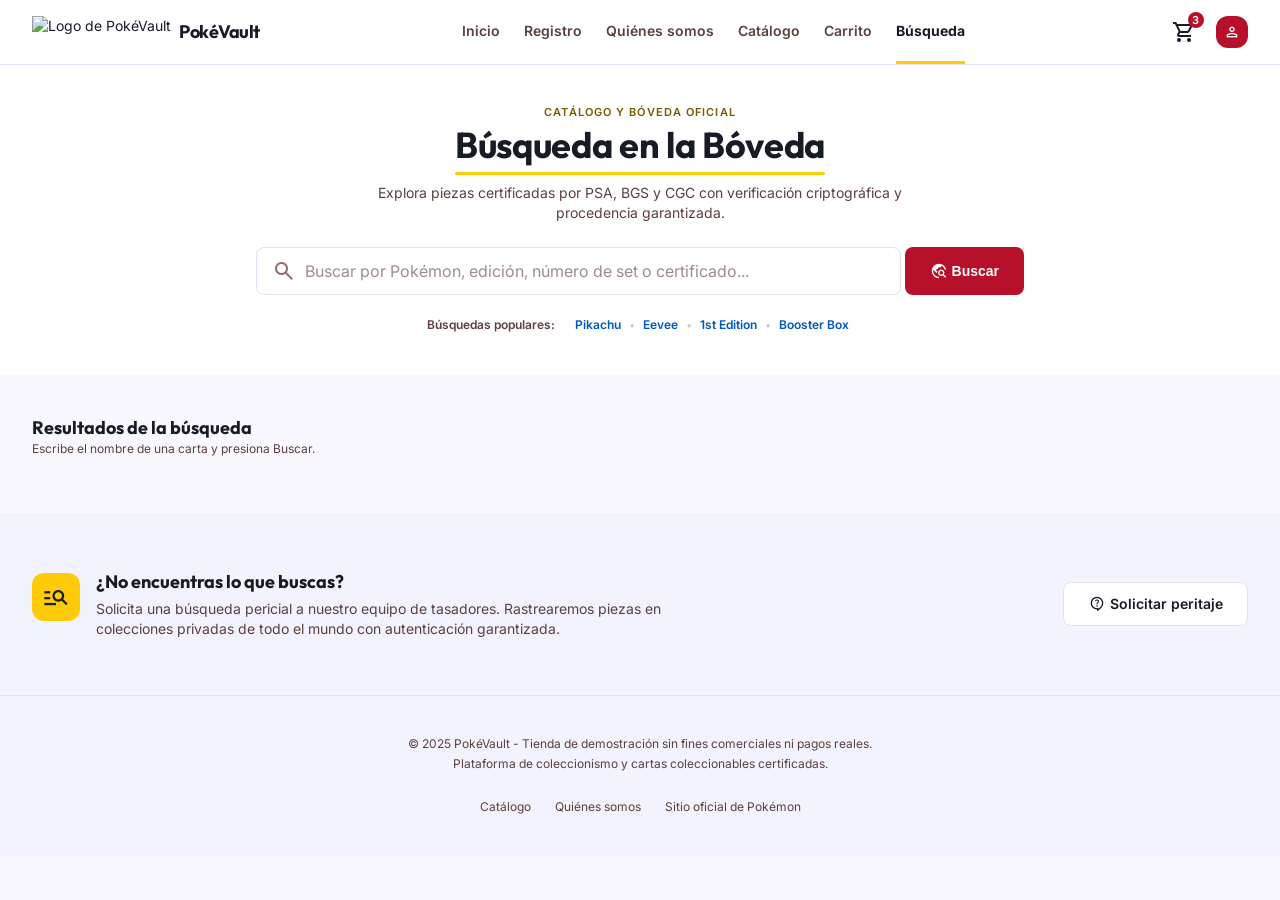
==== busqueda.html @ d64e1e8b "git init" ====
<!DOCTYPE html>
<html lang="es">
<head>
  <meta charset="utf-8">
  <meta name="viewport" content="width=device-width, initial-scale=1.0">
  <title>PokéVault | Búsqueda</title>

  <!-- Fuentes e iconos -->
  <link rel="preconnect" href="https://fonts.googleapis.com">
  <link rel="preconnect" href="https://fonts.gstatic.com" crossorigin>
  <link rel="stylesheet" href="https://fonts.googleapis.com/css2?family=Inter:wght@400;600;700&family=Outfit:wght@700;800&display=swap">
  <link rel="stylesheet" href="https://fonts.googleapis.com/css2?family=Material+Symbols+Outlined:wght,FILL@100..700,0..1&display=swap">

  <!-- Estilos del sitio -->
  <link rel="stylesheet" href="styles.css">
  <link rel="stylesheet" href="css/busqueda.css">
</head>
<body>

  <!-- ENCABEZADO -->
  <header class="site-header">
    <div class="container site-header__inner">
      <a class="brand" href="index.html">
        <img class="brand__logo" alt="Logo de PokéVault" src="https://lh3.googleusercontent.com/aida/[base64]">
        <span class="brand__name text-headline-sm">PokéVault</span>
      </a>

      <nav class="main-nav" aria-label="Navegación principal">
        <ul class="main-nav__list">
          <li><a class="main-nav__link" href="index.html">Inicio</a></li>
          <li><a class="main-nav__link" href="registro.html">Registro</a></li>
          <li><a class="main-nav__link" href="quienes_somos.html">Quiénes somos</a></li>
          <li><a class="main-nav__link" href="catalogo.html">Catálogo</a></li>
          <li><a class="main-nav__link" href="carrito.html">Carrito</a></li>
          <li><a class="main-nav__link is-active" href="busqueda.html" aria-current="page">Búsqueda</a></li>
        </ul>
      </nav>

      <div class="header-actions">
        <a class="cart-link" href="carrito.html" aria-label="Ver carrito">
          <span class="material-symbols-outlined icon-24">shopping_cart</span>
          <span class="cart-count" id="cart-count">3</span>
        </a>
        <div class="avatar">
          <span class="material-symbols-outlined icon-18">person</span>
        </div>
      </div>
    </div>
  </header>

  <main>

    <!-- ENCABEZADO Y BUSCADOR -->
    <section class="search-head">
      <div class="container">

        <div class="search-head__intro">
          <span class="search-head__kicker text-label-sm">Catálogo y Bóveda Oficial</span>
          <div class="page-title page-title--full">
            <h1 class="text-headline-lg">Búsqueda en la Bóveda</h1>
            <span class="page-title__bar"></span>
          </div>
          <p class="search-head__text">
            Explora piezas certificadas por PSA, BGS y CGC con verificación criptográfica y procedencia garantizada.
          </p>
        </div>

        <div class="search-box">
          <form class="search-form" id="search-form" novalidate>
            <div class="search-form__field">
              <span class="material-symbols-outlined icon-24 search-form__icon">search</span>
              <input class="search-form__input text-body-lg" id="search-input" name="q" type="text"
                     aria-label="Término de búsqueda" autocomplete="off"
                     placeholder="Buscar por Pokémon, edición, número de set o certificado...">
            </div>
            <button class="btn btn--primary search-form__btn text-label-lg" type="submit">
              <span class="material-symbols-outlined icon-18">travel_explore</span>
              <span>Buscar</span>
            </button>
          </form>

          <p class="search-error text-label-md" id="search-error" role="alert" hidden>
            Escribe algo para buscar, por ejemplo "Pikachu".
          </p>

          <div class="popular">
            <span class="popular__label text-label-md">Búsquedas populares:</span>
            <ul class="popular__list">
              <li><button class="popular__btn text-label-md" type="button" data-term="Pikachu">Pikachu</button></li>
              <li><button class="popular__btn text-label-md" type="button" data-term="Eevee">Eevee</button></li>
              <li><button class="popular__btn text-label-md" type="button" data-term="1st Edition">1st Edition</button></li>
              <li><button class="popular__btn text-label-md" type="button" data-term="Booster Box">Booster Box</button></li>
            </ul>
          </div>
        </div>

      </div>
    </section>

    <!-- RESULTADOS -->
    <section class="results" aria-live="polite">
      <div class="container">

        <div class="results__head">
          <h2 class="results__title text-headline-sm" id="results-title">Resultados de la búsqueda</h2>
          <p class="results__count text-body-sm" id="results-count">
            Escribe el nombre de una carta y presiona Buscar.
          </p>
        </div>

        <ul class="results__list" id="results-list" hidden>

          <li class="result">
            <div class="result__main">
              <div class="result__thumb">
                <img src="https://lh3.googleusercontent.com/aida-public/[base64]" alt="Carta Charizard Base Set holográfica en cápsula PSA">
              </div>
              <div class="result__info">
                <div class="result__tags">
                  <span class="rarity-tag rarity-tag--ultra text-label-sm">Ultra Rara</span>
                  <span class="result__cert text-body-sm">
                    <span class="material-symbols-outlined icon-14 color-tertiary">verified</span>
                    Certificado #PV-9904
                  </span>
                </div>
                <h3 class="result__title text-headline-sm">Charizard Base Set Holo #4/102 (1999)</h3>
                <p class="result__detail text-body-sm">
                  Condición: <strong>PSA 9 Mint</strong> | Edición Shadowless | Certificación Verificada
                </p>
              </div>
            </div>

            <div class="result__buy">
              <div class="result__price-box">
                <span class="result__price-label text-label-sm">Precio Bóveda</span>
                <span class="result__price text-price-lg">$2,950.00</span>
              </div>
              <button class="btn btn--primary text-label-md js-add-result" type="button">
                <span class="material-symbols-outlined icon-18">shopping_cart</span>
                <span class="js-add-label">Agregar</span>
              </button>
            </div>
          </li>

          <li class="result">
            <div class="result__main">
              <div class="result__thumb">
                <img src="https://lh3.googleusercontent.com/aida-public/[base64]" alt="Carta Dark Charizard holográfica de Team Rocket 1.ª edición">
              </div>
              <div class="result__info">
                <div class="result__tags">
                  <span class="rarity-tag rarity-tag--holo text-label-sm">Holo</span>
                  <span class="result__cert text-body-sm">
                    <span class="material-symbols-outlined icon-14 color-tertiary">verified</span>
                    Certificado #PV-8204
                  </span>
                </div>
                <h3 class="result__title text-headline-sm">Dark Charizard Holo - Team Rocket 1st Edition #4/82</h3>
                <p class="result__detail text-body-sm">
                  Condición: <strong>Near Mint</strong> | Grado 8.5 | Sello Original Primera Edición
                </p>
              </div>
            </div>

            <div class="result__buy">
              <div class="result__price-box">
                <span class="result__price-label text-label-sm">Precio Bóveda</span>
                <span class="result__price text-price-lg">$920.00</span>
              </div>
              <button class="btn btn--primary text-label-md js-add-result" type="button">
                <span class="material-symbols-outlined icon-18">shopping_cart</span>
                <span class="js-add-label">Agregar</span>
              </button>
            </div>
          </li>

          <li class="result">
            <div class="result__main">
              <div class="result__thumb">
                <img src="https://lh3.googleusercontent.com/aida-public/[base64]" alt="Carta Charizard VMAX Shiny de Shining Fates">
              </div>
              <div class="result__info">
                <div class="result__tags">
                  <span class="rarity-tag rarity-tag--ultra text-label-sm">Ultra Rara</span>
                  <span class="result__cert text-body-sm">
                    <span class="material-symbols-outlined icon-14 color-tertiary">verified</span>
                    Certificado #PV-3011
                  </span>
                </div>
                <h3 class="result__title text-headline-sm">Charizard VMAX Shiny - Shining Fates SV107/SV122</h3>
                <p class="result__detail text-body-sm">
                  Condición: <strong>Gem Mint 10</strong> | Arte Secreto Brillante | Certificación Oficial
                </p>
              </div>
            </div>

            <div class="result__buy">
              <div class="result__price-box">
                <span class="result__price-label text-label-sm">Precio Bóveda</span>
                <span class="result__price text-price-lg">$410.00</span>
              </div>
              <button class="btn btn--primary text-label-md js-add-result" type="button">
                <span class="material-symbols-outlined icon-18">shopping_cart</span>
                <span class="js-add-label">Agregar</span>
              </button>
            </div>
          </li>

          <li class="result">
            <div class="result__main">
              <div class="result__thumb">
                <img src="https://lh3.googleusercontent.com/aida-public/[base64]" alt="Carta Blaine's Charizard holográfica de Gym Challenge">
              </div>
              <div class="result__info">
                <div class="result__tags">
                  <span class="rarity-tag rarity-tag--rare text-label-sm">Rara</span>
                  <span class="result__cert text-body-sm">
                    <span class="material-symbols-outlined icon-14 color-tertiary">verified</span>
                    Certificado #PV-2002
                  </span>
                </div>
                <h3 class="result__title text-headline-sm">Blaine's Charizard - Gym Challenge Holo #2/132</h3>
                <p class="result__detail text-body-sm">
                  Condición: <strong>Excelente</strong> | Set Original 2000 | Guardado en Cápsula UV
                </p>
              </div>
            </div>

            <div class="result__buy">
              <div class="result__price-box">
                <span class="result__price-label text-label-sm">Precio Bóveda</span>
                <span class="result__price text-price-lg">$380.00</span>
              </div>
              <button class="btn btn--primary text-label-md js-add-result" type="button">
                <span class="material-symbols-outlined icon-18">shopping_cart</span>
                <span class="js-add-label">Agregar</span>
              </button>
            </div>
          </li>
        </ul>

      </div>
    </section>

    <!-- AYUDA PERICIAL -->
    <section class="concierge">
      <div class="container concierge__inner">
        <div class="concierge__text">
          <div class="concierge__icon">
            <span class="material-symbols-outlined icon-28">manage_search</span>
          </div>
          <div>
            <h4 class="text-headline-sm">¿No encuentras lo que buscas?</h4>
            <p class="concierge__lead">
              Solicita una búsqueda pericial a nuestro equipo de tasadores. Rastrearemos piezas en colecciones privadas de todo el mundo con autenticación garantizada.
            </p>
          </div>
        </div>
        <a class="btn btn--outline text-label-lg" href="mailto:soporte@pokevault.com">
          <span class="material-symbols-outlined icon-18">contact_support</span>
          <span>Solicitar peritaje</span>
        </a>
      </div>
    </section>

  </main>

  <!-- PIE DE PÁGINA -->
  <footer class="site-footer">
    <div class="container site-footer__inner">
      <div class="site-footer__copy text-body-sm">
        <p>© 2025 PokéVault - Tienda de demostración sin fines comerciales ni pagos reales.</p>
        <p>Plataforma de coleccionismo y cartas coleccionables certificadas.</p>
      </div>

      <nav class="footer-nav" aria-label="Enlaces del pie de página">
        <ul class="footer-nav__list">
          <li><a class="footer-nav__link text-body-sm" href="catalogo.html">Catálogo</a></li>
          <li><a class="footer-nav__link text-body-sm" href="quienes_somos.html">Quiénes somos</a></li>
          <!-- URL absoluta (sitio externo) -->
          <li><a class="footer-nav__link text-body-sm" href="https://www.pokemon.com" target="_blank" rel="noopener">Sitio oficial de Pokémon</a></li>
        </ul>
      </nav>
    </div>
  </footer>

  <!-- Scripts del sitio -->
  <script src="script.js"></script>
  <script src="js/busqueda.js"></script>
</body>
</html>
---- styles.css ----
/* ---------- 1. Variables y reset ---------- */
:root {
  /* Superficies */
  --surface: #faf8ff;
  --surface-lowest: #ffffff;
  --surface-low: #f2f3ff;
  --surface-container: #eaedfd;
  --surface-high: #e5e7f7;
  --surface-highest: #dfe2f1;
  --surface-variant: #dfe2f1;
  --surface-dim: #d6d9e9;
  --inverse-surface: #2c303c;
  --inverse-on-surface: #eef0ff;

  /* Texto */
  --on-surface: #171b26;
  --on-surface-variant: #5b403f;

  /* Rojo */
  --primary: #b7102a;
  --primary-container: #db313f;
  --on-primary: #ffffff;
  --error-container: #ffdad6;
  --on-error-container: #93000a;

  /* Amarillo */
  --secondary: #745b00;
  --secondary-container: #ffcb09;
  --on-secondary-container: #6f5700;
  --secondary-fixed: #ffe08d;
  --on-secondary-fixed: #241a00;

  /* Azul */
  --tertiary: #0058be;

  /* Espaciado */
  --space-xs: 0.25rem;
  --space-sm: 0.5rem;
  --space-md: 1rem;
  --space-lg: 1.5rem;
  --space-xl: 2.5rem;
  --margin: 2rem;

  /* Radios */
  --radius-sm: 0.125rem;
  --radius-md: 0.25rem;
  --radius-lg: 0.5rem;
  --radius-avatar: 0.75rem;

  /* Fuentes */
  --font-display: "Outfit", sans-serif;
  --font-body: "Inter", sans-serif;
}

*,
*::before,
*::after {
  box-sizing: border-box;
}

html,
body {
  margin: 0;
  padding: 0;
}

body {
  background-color: var(--surface);
  color: var(--on-surface);
  font-family: var(--font-body);
  font-size: 14px;
  line-height: 20px;
  overscroll-behavior: none;
}

h1,
h2,
h3,
h4,
p,
ul {
  margin: 0;
}

ul {
  padding: 0;
  list-style: none;
}

img {
  display: block;
  max-width: 100%;
}

a {
  color: inherit;
  text-decoration: none;
}

a:focus-visible,
button:focus-visible {
  outline: 3px solid var(--tertiary);
  outline-offset: 2px;
}

/* ---------- 2. Tipografía ---------- */
.text-display {
  font-family: var(--font-display);
  font-size: 48px;
  line-height: 1;
  font-weight: 800;
  letter-spacing: -0.025em;
}

.text-headline-lg {
  font-family: var(--font-display);
  font-size: 36px;
  line-height: 44px;
  font-weight: 700;
}

.text-headline-sm {
  font-family: var(--font-display);
  font-size: 18px;
  line-height: 26px;
  font-weight: 700;
}

.text-price-md {
  font-family: var(--font-display);
  font-size: 20px;
  line-height: 24px;
  font-weight: 700;
}

.text-price-lg {
  font-family: var(--font-display);
  font-size: 28px;
  line-height: 32px;
  font-weight: 800;
}

.text-body-lg {
  font-size: 16px;
  line-height: 24px;
}

.text-body-sm {
  font-size: 12px;
  line-height: 16px;
}

.text-label-lg {
  font-size: 14px;
  line-height: 20px;
  font-weight: 600;
}

.text-label-md {
  font-size: 12px;
  line-height: 16px;
  font-weight: 600;
}

.text-label-sm {
  font-size: 11px;
  line-height: 14px;
  font-weight: 600;
}

/* ---------- 3. Utilidades ---------- */
.container {
  width: 100%;
  max-width: 1320px;
  margin: 0 auto;
  padding: 0 var(--margin);
}

.material-symbols-outlined {
  line-height: 1;
}

.icon-14 { font-size: 14px; }
.icon-16 { font-size: 16px; }
.icon-18 { font-size: 18px; }
.icon-20 { font-size: 20px; }
.icon-24 { font-size: 24px; }
.icon-28 { font-size: 28px; }

.color-primary { color: var(--primary); }
.color-secondary { color: var(--secondary); }
.color-tertiary { color: var(--tertiary); }

.truncate {
  overflow: hidden;
  text-overflow: ellipsis;
  white-space: nowrap;
}

/* ---------- 4. Botones ---------- */
.btn {
  display: inline-flex;
  align-items: center;
  justify-content: center;
  gap: var(--space-xs);
  padding: 0.875rem 1.5rem;
  border-radius: var(--radius-lg);
  border: 1px solid transparent;
  cursor: pointer;
  transition: background-color 0.2s, color 0.2s;
}

.btn--primary {
  background-color: var(--primary);
  color: var(--on-primary);
  box-shadow: 0 1px 2px rgba(0, 0, 0, 0.05);
}

.btn--primary:hover:not(:disabled) {
  background-color: var(--primary-container);
}

.btn--block {
  width: 100%;
}

.btn:disabled {
  background-color: var(--surface-dim);
  color: var(--on-surface-variant);
  box-shadow: none;
  cursor: not-allowed;
}

.btn--outline {
  background-color: var(--surface-lowest);
  color: var(--on-surface);
  border-color: var(--surface-variant);
}

.btn--outline:hover {
  background-color: var(--surface-low);
}

.link-arrow {
  display: inline-flex;
  align-items: center;
  gap: var(--space-xs);
  color: var(--tertiary);
}

.link-arrow:hover {
  text-decoration: underline;
}

/* ---------- 5. Header y navegación ---------- */
.site-header {
  position: sticky;
  top: 0;
  z-index: 50;
  width: 100%;
  background-color: var(--surface-lowest);
  border-bottom: 1px solid var(--surface-variant);
}

.site-header__inner {
  display: flex;
  align-items: center;
  justify-content: space-between;
  height: 64px;
}

.brand {
  display: flex;
  align-items: center;
  gap: var(--space-sm);
}

.brand__logo {
  height: 2rem;
  width: auto;
  object-fit: contain;
}

.brand__name {
  letter-spacing: -0.025em;
  color: var(--on-surface);
}

.main-nav {
  height: 100%;
}

.main-nav__list {
  display: flex;
  align-items: center;
  gap: var(--space-lg);
  height: 100%;
}

.main-nav__list li {
  height: 100%;
}

.main-nav__link {
  display: inline-flex;
  align-items: center;
  height: 100%;
  border-bottom: 3px solid transparent;
  color: var(--on-surface-variant);
  font-size: 14px;
  line-height: 20px;
  font-weight: 600;
  white-space: nowrap;
  transition: color 0.2s;
}

.main-nav__link:hover {
  color: var(--tertiary);
}

.main-nav__link.is-active {
  color: var(--on-surface);
  font-weight: 700;
  border-bottom-color: var(--secondary-container);
}

.header-actions {
  display: flex;
  align-items: center;
  gap: var(--space-md);
}

.cart-link {
  position: relative;
  display: flex;
  align-items: center;
  justify-content: center;
  padding: var(--space-xs);
  color: var(--on-surface);
  transition: color 0.2s;
}

.cart-link:hover {
  color: var(--tertiary);
}

.cart-count {
  position: absolute;
  top: -0.25rem;
  right: -0.25rem;
  display: flex;
  align-items: center;
  justify-content: center;
  width: 1rem;
  height: 1rem;
  border-radius: 50%;
  background-color: var(--primary);
  color: var(--on-primary);
  font-size: 11px;
  font-weight: 600;
  line-height: 1;
}

.avatar {
  display: flex;
  align-items: center;
  justify-content: center;
  width: 2rem;
  height: 2rem;
  border-radius: var(--radius-avatar);
  background-color: var(--primary);
  color: var(--on-primary);
}

/* ---------- 6. Elementos compartidos ---------- */
.badge__dot {
  width: 0.5rem;
  height: 0.5rem;
  border-radius: 50%;
  background-color: var(--secondary-container);
}

[hidden] {
  display: none !important;
}

.eyebrow {
  display: inline-flex;
  align-items: center;
  gap: 0.5rem;
  margin-bottom: var(--space-xs);
  color: var(--on-surface-variant);
  letter-spacing: 0.05em;
  text-transform: uppercase;
}

.page-title {
  position: relative;
  display: inline-block;
  padding-bottom: 0.5rem;
  margin-bottom: var(--space-xs);
  letter-spacing: -0.025em;
}

.page-title__bar {
  position: absolute;
  left: 0;
  bottom: 0;
  width: 6rem;
  height: 0.25rem;
  border-radius: 9999px;
  background-color: var(--secondary-container);
}

.page-title--full {
  display: inline-block;
}

.page-title--full .page-title__bar {
  width: 100%;
}

.kicker {
  margin-top: var(--space-xs);
  color: var(--on-surface-variant);
  letter-spacing: 0.1em;
  text-transform: uppercase;
}

.kicker--primary {
  margin-top: 0;
  color: var(--primary);
  font-weight: 700;
}

.divider {
  width: 100%;
  height: 1px;
  background-color: var(--surface-variant);
}

.btn--small {
  padding: var(--space-xs) var(--space-md);
  border-radius: var(--radius-sm);
  white-space: nowrap;
}

/* ---------- 7. Footer ---------- */
.site-footer {
  width: 100%;
  background-color: var(--surface-low);
  border-top: 1px solid var(--surface-variant);
}

.site-footer__inner {
  display: flex;
  flex-direction: column;
  align-items: center;
  justify-content: space-between;
  gap: var(--space-lg);
  padding-top: var(--space-xl);
  padding-bottom: var(--space-xl);
}

.site-footer__copy {
  display: flex;
  flex-direction: column;
  align-items: center;
  gap: var(--space-xs);
  text-align: center;
  color: var(--on-surface-variant);
}

.footer-nav__list {
  display: flex;
  flex-wrap: wrap;
  align-items: center;
  justify-content: center;
  gap: var(--space-lg);
}

.footer-nav__link {
  color: var(--on-surface-variant);
  transition: color 0.2s;
}

.footer-nav__link:hover {
  color: var(--tertiary);
}
---- css/busqueda.css ----
/* ==========================================================
   PokéVault - css/busqueda.css
   Estilos solo de Búsqueda: buscador, resultados en filas
   y bloque de ayuda pericial.
   Se carga después de styles.css (global).
   ========================================================== */

/* ---------- Encabezado y buscador ---------- */
.search-head {
  width: 100%;
  padding: var(--space-xl) 0;
  background-color: var(--surface-lowest);
}

.search-head__intro {
  display: flex;
  flex-direction: column;
  align-items: center;
  margin-bottom: var(--space-lg);
  text-align: center;
}

.search-head__kicker {
  margin-bottom: var(--space-xs);
  color: var(--secondary);
  font-weight: 600;
  letter-spacing: 0.1em;
  text-transform: uppercase;
}

.search-head__intro .page-title {
  margin-bottom: 0;
}

.search-head__intro .page-title__bar {
  height: 3px;
}

.search-head__text {
  max-width: 36rem;
  margin-top: var(--space-sm);
  color: var(--on-surface-variant);
}

.search-box {
  max-width: 48rem;
  margin: 0 auto;
}

.search-form {
  display: flex;
  flex-direction: column;
  align-items: stretch;
  gap: var(--space-xs);
}

.search-form__field {
  position: relative;
  flex: 1;
}

.search-form__icon {
  position: absolute;
  top: 50%;
  left: 1rem;
  color: #8f6f6e;
  pointer-events: none;
  transform: translateY(-50%);
}

.search-form__input {
  width: 100%;
  height: 3rem;
  padding: 0 1rem 0 3rem;
  border: 1px solid var(--surface-variant);
  border-radius: var(--radius-lg);
  background-color: var(--surface-lowest);
  color: var(--on-surface);
  font-family: var(--font-body);
  transition: border-color 0.2s;
}

.search-form__input::placeholder {
  color: rgba(91, 64, 63, 0.6);
}

.search-form__input:focus {
  border-color: var(--tertiary);
  outline: none;
  box-shadow: 0 0 0 2px rgba(0, 88, 190, 0.15);
}

.search-form__btn {
  height: 3rem;
  padding: 0 var(--space-lg);
  box-shadow: none;
}

.search-error {
  margin-top: var(--space-sm);
  color: var(--primary);
}

.popular {
  display: flex;
  flex-wrap: wrap;
  align-items: center;
  justify-content: center;
  gap: var(--space-xs) var(--space-md);
  margin-top: var(--space-md);
  padding-top: var(--space-xs);
}

.popular__label {
  color: var(--on-surface-variant);
}

.popular__list {
  display: flex;
  flex-wrap: wrap;
  align-items: center;
  gap: var(--space-xs);
}

.popular__list li + li::before {
  content: "•";
  margin-right: var(--space-xs);
  color: #e4bebc;
  font-size: 11px;
}

.popular__list li {
  display: flex;
  align-items: center;
}

.popular__btn {
  padding: 0.125rem var(--space-xs);
  border: 0;
  border-radius: var(--radius-sm);
  background: none;
  color: var(--tertiary);
  font-family: var(--font-body);
  cursor: pointer;
}

.popular__btn:hover {
  text-decoration: underline;
}

/* ---------- Resultados ---------- */
.results {
  width: 100%;
  padding: var(--space-xl) 0;
  background-color: var(--surface);
}

.results__head {
  padding-bottom: var(--space-md);
}

.results__title {
  color: var(--on-surface);
}

.results__query {
  color: var(--primary);
  font-weight: 700;
  overflow-wrap: anywhere;
}

.results__count {
  color: var(--on-surface-variant);
}

.result {
  display: flex;
  flex-direction: column;
  align-items: flex-start;
  justify-content: space-between;
  gap: var(--space-md);
  padding: var(--space-lg) var(--space-xs);
  border-bottom: 1px solid var(--surface-variant);
  transition: background-color 0.2s;
}

.result:first-child {
  border-top: 1px solid var(--surface-variant);
}

.result:hover {
  background-color: var(--surface-lowest);
}

.result__main {
  display: flex;
  flex: 1;
  align-items: center;
  gap: var(--space-md);
  min-width: 0;
}

.result__thumb {
  display: flex;
  flex-shrink: 0;
  align-items: center;
  justify-content: center;
  width: 4rem;
  height: 5.5rem;
  padding: 0.25rem;
  overflow: hidden;
  border-radius: var(--radius-sm);
  background-color: var(--surface-container);
}

.result__thumb img {
  width: 100%;
  height: 100%;
  object-fit: contain;
}

.result__info {
  display: flex;
  flex-direction: column;
  gap: var(--space-xs);
  min-width: 0;
}

.result__tags {
  display: flex;
  flex-wrap: wrap;
  align-items: center;
  gap: var(--space-xs);
}

.rarity-tag {
  display: inline-flex;
  align-items: center;
  padding: 0.125rem var(--space-xs);
  border-radius: var(--radius-md);
  background-color: var(--surface-high);
  font-weight: 700;
  letter-spacing: 0.05em;
  text-transform: uppercase;
}

.rarity-tag--ultra { color: var(--tertiary); }
.rarity-tag--holo  { color: var(--secondary); }
.rarity-tag--rare  { color: #2170e4; }

.result__cert {
  display: flex;
  align-items: center;
  gap: 0.25rem;
  color: var(--on-surface-variant);
}

.result__title {
  overflow: hidden;
  color: var(--on-surface);
  text-overflow: ellipsis;
  white-space: nowrap;
}

.result__detail {
  color: var(--on-surface-variant);
}

.result__detail strong {
  color: var(--on-surface);
  font-weight: 600;
}

.result__buy {
  display: flex;
  align-items: center;
  justify-content: space-between;
  gap: var(--space-lg);
  width: 100%;
  padding-top: var(--space-xs);
}

.result__price-label {
  display: block;
  color: var(--on-surface-variant);
  letter-spacing: 0.025em;
  text-transform: uppercase;
}

.result__price {
  display: inline-block;
  padding: 0 var(--space-xs);
  border-radius: var(--radius-sm);
  background-color: var(--secondary-container);
  color: var(--on-surface);
  letter-spacing: -0.025em;
}

.result__buy .btn {
  height: 2.5rem;
  padding: 0 var(--space-md);
  gap: 0.25rem;
  border-radius: var(--radius-sm);
  box-shadow: none;
}

/* ---------- Ayuda pericial ---------- */
.concierge {
  width: 100%;
  padding: var(--space-xl) 0;
  background-color: var(--surface-low);
}

.concierge__inner {
  display: flex;
  flex-direction: column;
  align-items: center;
  justify-content: space-between;
  gap: var(--space-lg);
  padding-top: var(--space-md);
  padding-bottom: var(--space-md);
}

.concierge__text {
  display: flex;
  align-items: flex-start;
  gap: var(--space-md);
  max-width: 42rem;
}

.concierge__icon {
  display: flex;
  flex-shrink: 0;
  align-items: center;
  justify-content: center;
  width: 3rem;
  height: 3rem;
  margin-top: 0.25rem;
  border-radius: var(--radius-avatar);
  background-color: var(--secondary-container);
  color: var(--on-surface);
}

.concierge__text h4 {
  margin-bottom: 0.25rem;
  color: var(--on-surface);
}

.concierge__lead {
  color: var(--on-surface-variant);
}

.concierge .btn {
  flex-shrink: 0;
  height: 2.75rem;
  padding: 0 var(--space-lg);
  gap: var(--space-xs);
}

/* ---------- Responsive ---------- */
@media (min-width: 640px) {
  .search-form {
    flex-direction: row;
  }

  .result__thumb {
    width: 5rem;
    height: 7rem;
  }
}

@media (min-width: 768px) {
  .result {
    flex-direction: row;
    align-items: center;
  }

  .result__buy {
    width: auto;
    justify-content: flex-end;
    padding-top: 0;
  }

  .result__price-box {
    text-align: right;
  }

  .concierge__inner {
    flex-direction: row;
  }
}
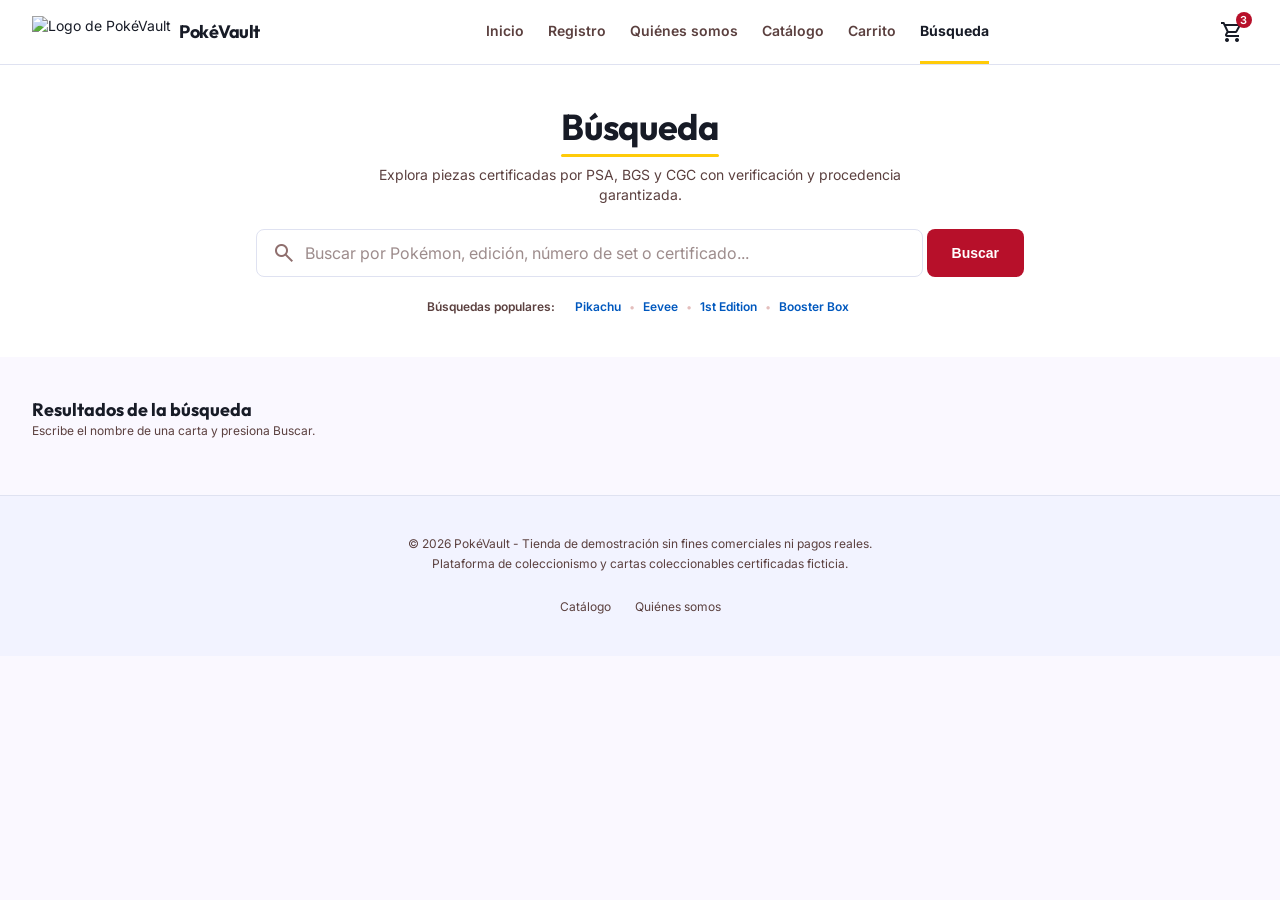
==== commit ca94a2a8: "correccion de errores en pestañas busqueda/carrito" ====
--- a/busqueda.html
+++ b/busqueda.html
@@ -15,6 +15,8 @@
   <link rel="stylesheet" href="styles.css">
   <link rel="stylesheet" href="css/busqueda.css">
 </head>
+
+  
 <body>
 
   <!-- ENCABEZADO -->
@@ -41,27 +43,22 @@
           <span class="material-symbols-outlined icon-24">shopping_cart</span>
           <span class="cart-count" id="cart-count">3</span>
         </a>
-        <div class="avatar">
-          <span class="material-symbols-outlined icon-18">person</span>
-        </div>
       </div>
     </div>
   </header>
 
   <main>
 
-    <!-- ENCABEZADO Y BUSCADOR -->
     <section class="search-head">
       <div class="container">
 
         <div class="search-head__intro">
-          <span class="search-head__kicker text-label-sm">Catálogo y Bóveda Oficial</span>
           <div class="page-title page-title--full">
-            <h1 class="text-headline-lg">Búsqueda en la Bóveda</h1>
+            <h1 class="text-headline-lg">Búsqueda</h1>
             <span class="page-title__bar"></span>
           </div>
           <p class="search-head__text">
-            Explora piezas certificadas por PSA, BGS y CGC con verificación criptográfica y procedencia garantizada.
+            Explora piezas certificadas por PSA, BGS y CGC con verificación y procedencia garantizada.
           </p>
         </div>
 
@@ -70,17 +67,16 @@
             <div class="search-form__field">
               <span class="material-symbols-outlined icon-24 search-form__icon">search</span>
               <input class="search-form__input text-body-lg" id="search-input" name="q" type="text"
-                     aria-label="Término de búsqueda" autocomplete="off"
-                     placeholder="Buscar por Pokémon, edición, número de set o certificado...">
+                    aria-label="Término de búsqueda" autocomplete="off"
+                    placeholder="Buscar por Pokémon, edición, número de set o certificado...">
             </div>
             <button class="btn btn--primary search-form__btn text-label-lg" type="submit">
-              <span class="material-symbols-outlined icon-18">travel_explore</span>
               <span>Buscar</span>
             </button>
           </form>
 
           <p class="search-error text-label-md" id="search-error" role="alert" hidden>
-            Escribe algo para buscar, por ejemplo "Pikachu".
+            Escribe algo para buscar por ejemplo "Pikachu"
           </p>
 
           <div class="popular">
@@ -97,7 +93,6 @@
       </div>
     </section>
 
-    <!-- RESULTADOS -->
     <section class="results" aria-live="polite">
       <div class="container">
 
@@ -113,26 +108,25 @@
           <li class="result">
             <div class="result__main">
               <div class="result__thumb">
-                <img src="https://lh3.googleusercontent.com/aida-public/[base64]" alt="Carta Charizard Base Set holográfica en cápsula PSA">
+                <img src="imgs/Pikachu_ex.png" alt="Carta Pikachu ex Base Set holográfica">
               </div>
               <div class="result__info">
                 <div class="result__tags">
                   <span class="rarity-tag rarity-tag--ultra text-label-sm">Ultra Rara</span>
                   <span class="result__cert text-body-sm">
                     <span class="material-symbols-outlined icon-14 color-tertiary">verified</span>
-                    Certificado #PV-9904
-                  </span>
-                </div>
-                <h3 class="result__title text-headline-sm">Charizard Base Set Holo #4/102 (1999)</h3>
-                <p class="result__detail text-body-sm">
-                  Condición: <strong>PSA 9 Mint</strong> | Edición Shadowless | Certificación Verificada
-                </p>
-              </div>
-            </div>
-
-            <div class="result__buy">
-              <div class="result__price-box">
-                <span class="result__price-label text-label-sm">Precio Bóveda</span>
+                  </span>
+                </div>
+                <h3 class="result__title text-headline-sm">Carta Pikachu ex Base Set holográfica</h3>
+                <p class="result__detail text-body-sm">
+                  Condición: <strong>PSA 9 Mint</strong> | Certificación Verificada
+                </p>
+              </div>
+            </div>
+
+            <div class="result__buy">
+              <div class="result__price-box">
+                <span class="result__price-label text-label-sm">Precio</span>
                 <span class="result__price text-price-lg">$2,950.00</span>
               </div>
               <button class="btn btn--primary text-label-md js-add-result" type="button">
@@ -145,26 +139,25 @@
           <li class="result">
             <div class="result__main">
               <div class="result__thumb">
-                <img src="https://lh3.googleusercontent.com/aida-public/[base64]" alt="Carta Dark Charizard holográfica de Team Rocket 1.ª edición">
+                <img src="imgs/lefeon_ex.png" alt="Carta Leafeon ex holográfica terracristal #144">
               </div>
               <div class="result__info">
                 <div class="result__tags">
                   <span class="rarity-tag rarity-tag--holo text-label-sm">Holo</span>
                   <span class="result__cert text-body-sm">
                     <span class="material-symbols-outlined icon-14 color-tertiary">verified</span>
-                    Certificado #PV-8204
-                  </span>
-                </div>
-                <h3 class="result__title text-headline-sm">Dark Charizard Holo - Team Rocket 1st Edition #4/82</h3>
-                <p class="result__detail text-body-sm">
-                  Condición: <strong>Near Mint</strong> | Grado 8.5 | Sello Original Primera Edición
-                </p>
-              </div>
-            </div>
-
-            <div class="result__buy">
-              <div class="result__price-box">
-                <span class="result__price-label text-label-sm">Precio Bóveda</span>
+                  </span>
+                </div>
+                <h3 class="result__title text-headline-sm">Carta Leafeon ex holográfica terracristal #144</h3>
+                <p class="result__detail text-body-sm">
+                  Condición: <strong>Near Mint</strong> | Sello Original Primera Edición
+                </p>
+              </div>
+            </div>
+
+            <div class="result__buy">
+              <div class="result__price-box">
+                <span class="result__price-label text-label-sm">Precio</span>
                 <span class="result__price text-price-lg">$920.00</span>
               </div>
               <button class="btn btn--primary text-label-md js-add-result" type="button">
@@ -177,26 +170,25 @@
           <li class="result">
             <div class="result__main">
               <div class="result__thumb">
-                <img src="https://lh3.googleusercontent.com/aida-public/[base64]" alt="Carta Charizard VMAX Shiny de Shining Fates">
+                <img src="imgs/chandelure.png" alt="Sobre cartas Pitch Black & White Chandelure holográfica #BW-45">
               </div>
               <div class="result__info">
                 <div class="result__tags">
                   <span class="rarity-tag rarity-tag--ultra text-label-sm">Ultra Rara</span>
                   <span class="result__cert text-body-sm">
                     <span class="material-symbols-outlined icon-14 color-tertiary">verified</span>
-                    Certificado #PV-3011
-                  </span>
-                </div>
-                <h3 class="result__title text-headline-sm">Charizard VMAX Shiny - Shining Fates SV107/SV122</h3>
-                <p class="result__detail text-body-sm">
-                  Condición: <strong>Gem Mint 10</strong> | Arte Secreto Brillante | Certificación Oficial
-                </p>
-              </div>
-            </div>
-
-            <div class="result__buy">
-              <div class="result__price-box">
-                <span class="result__price-label text-label-sm">Precio Bóveda</span>
+                  </span>
+                </div>
+                <h3 class="result__title text-headline-sm">Sobre cartas Pitch Black & White Chandelure holográfica #BW-45</h3>
+                <p class="result__detail text-body-sm">
+                  Condición: <strong>Excelente</strong> | Certificación Oficial
+                </p>
+              </div>
+            </div>
+
+            <div class="result__buy">
+              <div class="result__price-box">
+                <span class="result__price-label text-label-sm">Precio</span>
                 <span class="result__price text-price-lg">$410.00</span>
               </div>
               <button class="btn btn--primary text-label-md js-add-result" type="button">
@@ -209,26 +201,25 @@
           <li class="result">
             <div class="result__main">
               <div class="result__thumb">
-                <img src="https://lh3.googleusercontent.com/aida-public/[base64]" alt="Carta Blaine's Charizard holográfica de Gym Challenge">
+                <img src="imgs/starmie.png" alt="Sobre cartas Starmie Perfect order holográfica #PO-12">
               </div>
               <div class="result__info">
                 <div class="result__tags">
                   <span class="rarity-tag rarity-tag--rare text-label-sm">Rara</span>
                   <span class="result__cert text-body-sm">
                     <span class="material-symbols-outlined icon-14 color-tertiary">verified</span>
-                    Certificado #PV-2002
-                  </span>
-                </div>
-                <h3 class="result__title text-headline-sm">Blaine's Charizard - Gym Challenge Holo #2/132</h3>
-                <p class="result__detail text-body-sm">
-                  Condición: <strong>Excelente</strong> | Set Original 2000 | Guardado en Cápsula UV
-                </p>
-              </div>
-            </div>
-
-            <div class="result__buy">
-              <div class="result__price-box">
-                <span class="result__price-label text-label-sm">Precio Bóveda</span>
+                  </span>
+                </div>
+                <h3 class="result__title text-headline-sm">Sobre cartas Starmie Perfect order holográfica #PO-12</h3>
+                <p class="result__detail text-body-sm">
+                  Condición: <strong>Excelente</strong> | Set Original 2000 
+                </p>
+              </div>
+            </div>
+
+            <div class="result__buy">
+              <div class="result__price-box">
+                <span class="result__price-label text-label-sm">Precio</span>
                 <span class="result__price text-price-lg">$380.00</span>
               </div>
               <button class="btn btn--primary text-label-md js-add-result" type="button">
@@ -242,49 +233,25 @@
       </div>
     </section>
 
-    <!-- AYUDA PERICIAL -->
-    <section class="concierge">
-      <div class="container concierge__inner">
-        <div class="concierge__text">
-          <div class="concierge__icon">
-            <span class="material-symbols-outlined icon-28">manage_search</span>
-          </div>
-          <div>
-            <h4 class="text-headline-sm">¿No encuentras lo que buscas?</h4>
-            <p class="concierge__lead">
-              Solicita una búsqueda pericial a nuestro equipo de tasadores. Rastrearemos piezas en colecciones privadas de todo el mundo con autenticación garantizada.
-            </p>
-          </div>
-        </div>
-        <a class="btn btn--outline text-label-lg" href="mailto:soporte@pokevault.com">
-          <span class="material-symbols-outlined icon-18">contact_support</span>
-          <span>Solicitar peritaje</span>
-        </a>
-      </div>
-    </section>
 
   </main>
 
-  <!-- PIE DE PÁGINA -->
   <footer class="site-footer">
     <div class="container site-footer__inner">
       <div class="site-footer__copy text-body-sm">
-        <p>© 2025 PokéVault - Tienda de demostración sin fines comerciales ni pagos reales.</p>
-        <p>Plataforma de coleccionismo y cartas coleccionables certificadas.</p>
+        <p>© 2026 PokéVault - Tienda de demostración sin fines comerciales ni pagos reales.</p>
+        <p>Plataforma de coleccionismo y cartas coleccionables certificadas ficticia.</p>
       </div>
 
       <nav class="footer-nav" aria-label="Enlaces del pie de página">
         <ul class="footer-nav__list">
           <li><a class="footer-nav__link text-body-sm" href="catalogo.html">Catálogo</a></li>
           <li><a class="footer-nav__link text-body-sm" href="quienes_somos.html">Quiénes somos</a></li>
-          <!-- URL absoluta (sitio externo) -->
-          <li><a class="footer-nav__link text-body-sm" href="https://www.pokemon.com" target="_blank" rel="noopener">Sitio oficial de Pokémon</a></li>
         </ul>
       </nav>
     </div>
   </footer>
 
-  <!-- Scripts del sitio -->
   <script src="script.js"></script>
   <script src="js/busqueda.js"></script>
 </body>
--- a/styles.css
+++ b/styles.css
@@ -1,6 +1,5 @@
 
 
-/* ---------- 1. Variables y reset ---------- */
 :root {
   /* Superficies */
   --surface: #faf8ff;
@@ -105,7 +104,6 @@
   outline-offset: 2px;
 }
 
-/* ---------- 2. Tipografía ---------- */
 .text-display {
   font-family: var(--font-display);
   font-size: 48px;
@@ -170,7 +168,6 @@
   font-weight: 600;
 }
 
-/* ---------- 3. Utilidades ---------- */
 .container {
   width: 100%;
   max-width: 1320px;
@@ -199,7 +196,6 @@
   white-space: nowrap;
 }
 
-/* ---------- 4. Botones ---------- */
 .btn {
   display: inline-flex;
   align-items: center;
@@ -254,7 +250,6 @@
   text-decoration: underline;
 }
 
-/* ---------- 5. Header y navegación ---------- */
 .site-header {
   position: sticky;
   top: 0;
@@ -374,17 +369,6 @@
   color: var(--on-primary);
 }
 
-/* ---------- 6. Elementos compartidos ---------- */
-.badge__dot {
-  width: 0.5rem;
-  height: 0.5rem;
-  border-radius: 50%;
-  background-color: var(--secondary-container);
-}
-
-[hidden] {
-  display: none !important;
-}
 
 .eyebrow {
   display: inline-flex;
@@ -447,7 +431,6 @@
   white-space: nowrap;
 }
 
-/* ---------- 7. Footer ---------- */
 .site-footer {
   width: 100%;
   background-color: var(--surface-low);
--- a/css/busqueda.css
+++ b/css/busqueda.css
@@ -1,11 +1,3 @@
-/* ==========================================================
-   PokéVault - css/busqueda.css
-   Estilos solo de Búsqueda: buscador, resultados en filas
-   y bloque de ayuda pericial.
-   Se carga después de styles.css (global).
-   ========================================================== */
-
-/* ---------- Encabezado y buscador ---------- */
 .search-head {
   width: 100%;
   padding: var(--space-xl) 0;
@@ -18,14 +10,6 @@
   align-items: center;
   margin-bottom: var(--space-lg);
   text-align: center;
-}
-
-.search-head__kicker {
-  margin-bottom: var(--space-xs);
-  color: var(--secondary);
-  font-weight: 600;
-  letter-spacing: 0.1em;
-  text-transform: uppercase;
 }
 
 .search-head__intro .page-title {
@@ -291,7 +275,6 @@
   display: inline-block;
   padding: 0 var(--space-xs);
   border-radius: var(--radius-sm);
-  background-color: var(--secondary-container);
   color: var(--on-surface);
   letter-spacing: -0.025em;
 }
@@ -304,59 +287,6 @@
   box-shadow: none;
 }
 
-/* ---------- Ayuda pericial ---------- */
-.concierge {
-  width: 100%;
-  padding: var(--space-xl) 0;
-  background-color: var(--surface-low);
-}
-
-.concierge__inner {
-  display: flex;
-  flex-direction: column;
-  align-items: center;
-  justify-content: space-between;
-  gap: var(--space-lg);
-  padding-top: var(--space-md);
-  padding-bottom: var(--space-md);
-}
-
-.concierge__text {
-  display: flex;
-  align-items: flex-start;
-  gap: var(--space-md);
-  max-width: 42rem;
-}
-
-.concierge__icon {
-  display: flex;
-  flex-shrink: 0;
-  align-items: center;
-  justify-content: center;
-  width: 3rem;
-  height: 3rem;
-  margin-top: 0.25rem;
-  border-radius: var(--radius-avatar);
-  background-color: var(--secondary-container);
-  color: var(--on-surface);
-}
-
-.concierge__text h4 {
-  margin-bottom: 0.25rem;
-  color: var(--on-surface);
-}
-
-.concierge__lead {
-  color: var(--on-surface-variant);
-}
-
-.concierge .btn {
-  flex-shrink: 0;
-  height: 2.75rem;
-  padding: 0 var(--space-lg);
-  gap: var(--space-xs);
-}
-
 /* ---------- Responsive ---------- */
 @media (min-width: 640px) {
   .search-form {
